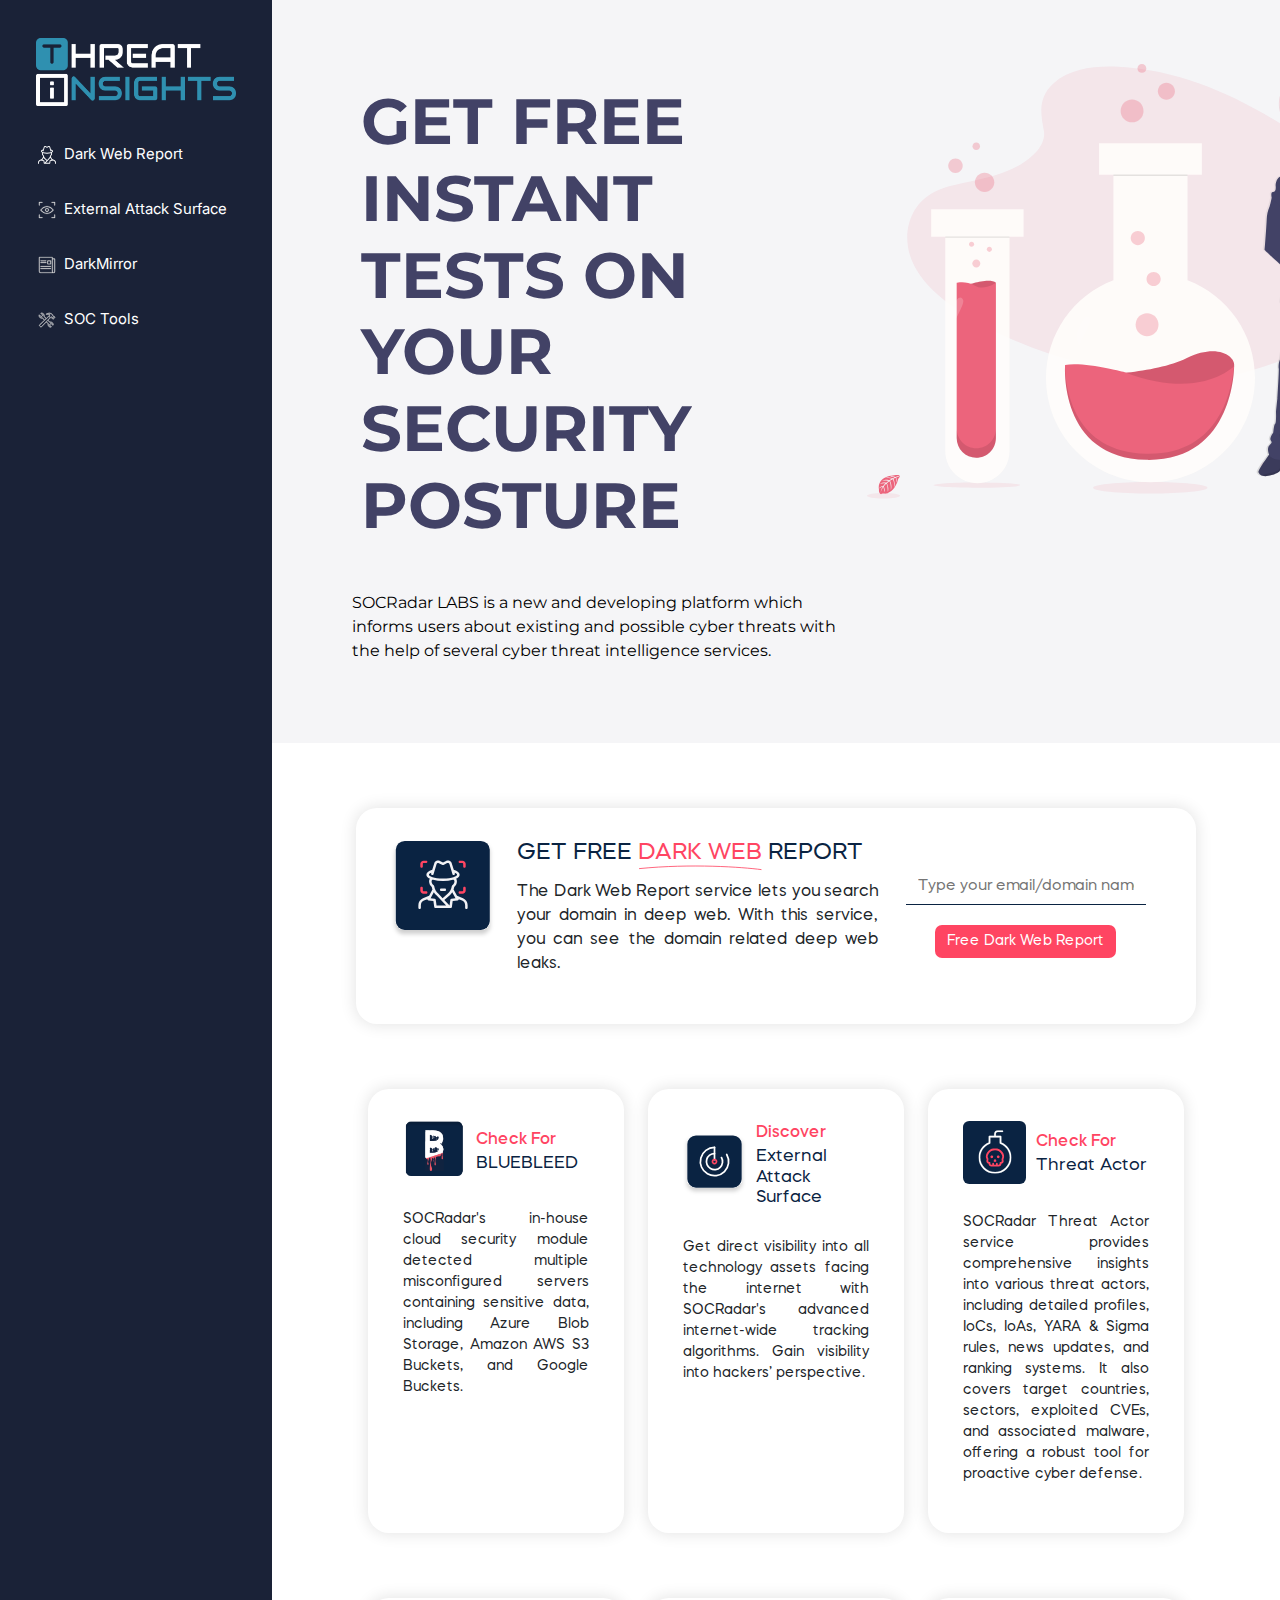
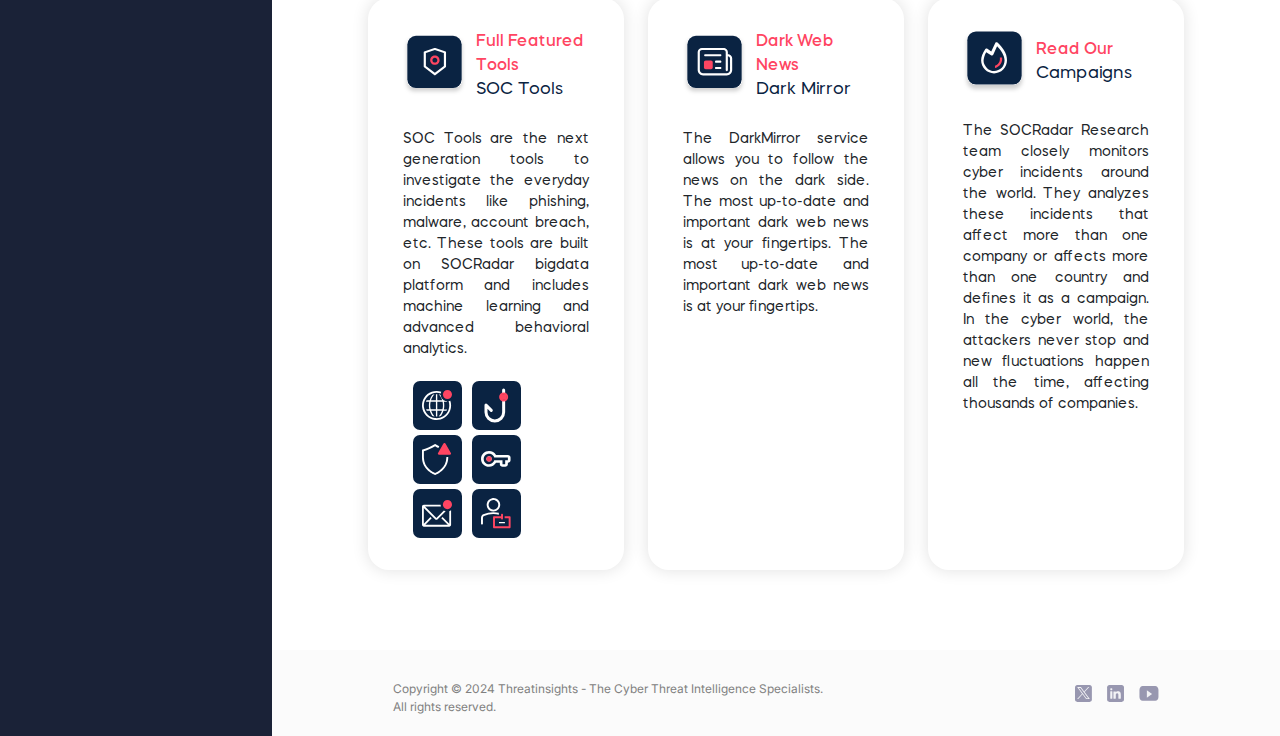
==== index.html @ bc39f557 "initial commit" ====
<!DOCTYPE html>
<html lang="en">
  <head>
    <meta charset="UTF-8" />
    <meta name="viewport" content="width=device-width, initial-scale=1.0" />
    <title>Threatinsights - The Cyber Threat Intelligence Specialists</title>
    <link href="assets/css/bootstrap.min.css" rel="stylesheet" />
    <link href="style.css" rel="stylesheet" />
  </head>
  <body>
    <div class="site-wrapper">
      <aside class="sidebar">
        <nav class="flex-column navbar navbar-expand-md p-0">
          <a class="navbar-brand p-0" href="index.html">
            <img src="assets/img/logo.png" alt="" />
          </a>
          <button
            class="border-0 navbar-toggler p-0"
            type="button"
            data-bs-toggle="collapse"
            data-bs-target="#navbarSupportedContent"
            aria-controls="navbarSupportedContent"
            aria-expanded="false"
            aria-label="Toggle navigation"
          >
            <img src="assets/img/hamburger.svg" alt="" />
          </button>
          <div
            class="collapse navbar-collapse w-100"
            id="navbarSupportedContent"
          >
            <ul class="navbar-nav w-100 flex-column">
              <li class="nav-item">
                <a class="nav-link" href="#"
                  ><img src="assets/img/dark_web_icon.svg" alt="" /> Dark Web
                  Report</a
                >
              </li>
              <li class="nav-item">
                <a class="nav-link" href="#"
                  ><img
                    src="assets/img/external_attack_surface_icon.svg"
                    alt=""
                  />
                  External Attack Surface</a
                >
              </li>
              <li class="nav-item">
                <a class="nav-link" href="#"
                  ><img src="assets/img/dark_mirror_icon.svg" alt="" />
                  DarkMirror</a
                >
              </li>
              <li class="nav-item">
                <a class="nav-link" href="#"
                  ><img src="assets/img/soc_tools_icon.svg" alt="" /> SOC
                  Tools</a
                >
              </li>
            </ul>
          </div>
        </nav>
      </aside>
      <main class="main-content">
        <div class="jumbotron row m-0">
          <div class="col-lg-7 col-lg-push-7">
            <h1>GET FREE INSTANT TESTS ON YOUR SECURITY POSTURE</h1>
            <p>
              SOCRadar LABS is a new and developing platform which informs users
              about existing and possible cyber threats with the help of several
              cyber threat intelligence services.
            </p>
          </div>
          <div class="col-lg-5 col-lg-pull-5">
            <img src="assets/img/labs-il.svg" alt="" />
          </div>
        </div>
        <div class="card-area row">
          <div class="col-12 card-block">
            <div class="single-card service-card puffy-shadow row">
              <div class="col-xl-1 col-lg-3 col-md-3 p-0">
                <img src="assets/img/deepweb_sonar_dark.svg" alt="" />
              </div>
              <div class="col-xl-6 col-lg-9 col-md-9 title-content">
                <h1>
                  GET FREE
                  <span class="soc-pink">
                    DARK WEB<img
                      src="assets/img/curve.svg"
                      alt=""
                      class="curve"
                  /></span>
                  REPORT
                </h1>
                <p>
                  The Dark Web Report service lets you search your domain in
                  deep web. With this service, you can see the domain related
                  deep web leaks.
                </p>
              </div>
              <div class="col">
                <div class="form-wrapper">
                  <div class="col-12">
                    <div class="form-group mb-0 text-left">
                      <input
                        type="text"
                        value=""
                        size="40"
                        id="domainInput"
                        placeholder="Type your email/domain name"
                      />
                      <small class="ml-1 text-custom d-none" id="displayReqMessage"
                        >Email or domain name is required!</small
                      >
                    </div>
                  </div>
                  <input
                    type="submit"
                    id="send-report-btn"
                    value="Free Dark Web Report"
                    class="btn d-block w-150 btn-primary btn-loading quick-report-sbmt"
                  />
                </div>
              </div>
            </div>
          </div>
          <div class="col-lg-4 col-md-12 col-sm-12 card-block">
            <div class="service-card puffy-shadow">
              <div class="title">
                <img src="assets/img/bluebleed_dark.png" alt="" />
                <div class="title-content col">
                  <p>Check For</p>
                  <h1>BLUEBLEED</h1>
                </div>
              </div>
              <div class="col-12 card-content">
                <p>
                  SOCRadar's in-house cloud security module detected multiple
                  misconfigured servers containing sensitive data, including
                  Azure Blob Storage, Amazon AWS S3 Buckets, and Google Buckets.
                </p>
              </div>
            </div>
          </div>
          <div class="col-lg-4 col-md-12 col-sm-12 card-block">
            <div class="service-card puffy-shadow">
              <div class="title">
                <img src="assets/img/external_attack_surface_dark.svg" alt="" />
                <div class="title-content col">
                  <p>Discover</p>
                  <h1>External Attack Surface</h1>
                </div>
              </div>
              <div class="col-12 card-content">
                <p>
                  Get direct visibility into all technology assets facing the
                  internet with SOCRadar's advanced internet-wide tracking
                  algorithms. Gain visibility into hackers’ perspective.
                </p>
              </div>
            </div>
          </div>

          <div class="col-lg-4 col-md-12 col-sm-12 card-block">
            <div class="service-card puffy-shadow">
              <div class="col-12 title">
                <img src="assets/img/navbar_icon_dark.svg" alt="" />
                <div class="title-content">
                  <p>Check For</p>
                  <h1>Threat Actor</h1>
                </div>
              </div>
              <div class="col-12 card-content">
                <p>
                  SOCRadar Threat Actor service provides comprehensive insights
                  into various threat actors, including detailed profiles, IoCs,
                  IoAs, YARA &amp; Sigma rules, news updates, and ranking
                  systems. It also covers target countries, sectors, exploited
                  CVEs, and associated malware, offering a robust tool for
                  proactive cyber defense.
                </p>
              </div>
            </div>
          </div>
          <div class="col-lg-4 col-md-12 col-sm-12 card-block">
            <div class="service-card puffy-shadow">
              <div class="col-12 title">
                <img src="assets/img/soc_tools_dark.svg" alt="" />
                <div class="title-content">
                  <p>Full Featured Tools</p>
                  <h1>SOC Tools</h1>
                </div>
              </div>
              <div class="col-12 card-content">
                <p>
                  SOC Tools are the next generation tools to investigate the
                  everyday incidents like phishing, malware, account breach,
                  etc. These tools are built on SOCRadar bigdata platform and
                  includes machine learning and advanced behavioral analytics.
                </p>
                <div class="row service-icon-container">
                  <div class="soc-tools-icon">
                    <img src="assets/img/ip_reputation_white.svg" alt="" />
                  </div>
                  <div class="soc-tools-icon">
                    <img src="assets/img/phishing_radar_white.svg" alt="" />
                  </div>
                  <div class="soc-tools-icon">
                    <img src="assets/img/dos_resilience_white.svg" alt="" />
                  </div>
                  <div class="soc-tools-icon">
                    <img src="assets/img/vpn_security.svg" alt="" />
                  </div>
                  <div class="soc-tools-icon">
                    <img
                      src="assets/img/email_security_grader_white.svg"
                      alt=""
                    />
                  </div>
                  <div class="soc-tools-icon">
                    <img
                      src="assets/img/email_threat_analyzer_white.svg"
                      alt=""
                    />
                  </div>
                </div>
              </div>
            </div>
          </div>
          <div class="col-lg-4 col-md-12 col-sm-12 card-block">
            <div class="service-card puffy-shadow">
              <div class="col-12 title">
                <img src="assets/img/darkmirror_dark.svg" alt="" />
                <div class="title-content">
                  <p>Dark Web News</p>
                  <h1>Dark Mirror</h1>
                </div>
              </div>
              <div class="col-12 card-content">
                <p>
                  The DarkMirror service allows you to follow the news on the
                  dark side. The most up-to-date and important dark web news is
                  at your fingertips. The most up-to-date and important dark web
                  news is at your fingertips.
                </p>
              </div>
            </div>
          </div>
          <div class="col-lg-4 col-md-12 col-sm-12 card-block">
            <div class="service-card puffy-shadow">
              <div class="title">
                <img src="assets/img/campaign_dark.svg" alt="" />
                <div class="title-content col">
                  <p>Read Our</p>
                  <h1>Campaigns</h1>
                </div>
              </div>
              <div class="col-12 card-content">
                <p>
                  The SOCRadar Research team closely monitors cyber incidents
                  around the world. They analyzes these incidents that affect
                  more than one company or affects more than one country and
                  defines it as a campaign. In the cyber world, the attackers
                  never stop and new fluctuations happen all the time, affecting
                  thousands of companies.
                </p>
              </div>
            </div>
          </div>
        </div>
        <footer class="footer">
          <p id="copyright">
            Copyright © 2024 Threatinsights - The Cyber Threat Intelligence
            Specialists.<br />All rights reserved.
          </p>
          <div class="footer-icons">
            <a href="https://x.com/">
              <img src="assets/img/twitter_icon.svg" alt="" />
            </a>
            <a href="https://www.linkedin.com/">
              <img src="assets/img/linkedin_icon.svg" alt="" />
            </a>
            <a href="https://www.youtube.com/">
              <img src="assets/img/youtube_icon.svg" alt="" />
            </a>
          </div>
        </footer>
      </main>
    </div>
    <script src="assets/js/bootstrap.bundle.min.js"></script>
  </body>
</html>
---- style.css ----
@import "assets/css/fonts.css";
a {
  text-decoration: none;
}
.site-wrapper {
  display: flex;
  min-height: 100vh;
  overflow-x: hidden;
}
.site-wrapper .sidebar {
  width: 272px;
  padding: 17px;
  flex-shrink: 0;
  background: #1a2237;
}
.site-wrapper .sidebar .navbar .navbar-brand {
  margin: 20px auto 0 auto;
}
.site-wrapper .sidebar .navbar .navbar-brand img {
  width: 200px;
  height: 70px;
  object-fit: contain;
}
.site-wrapper .sidebar .navbar .navbar-nav {
  margin-top: 20px;
}
.site-wrapper .sidebar .navbar .navbar-nav .nav-item .nav-link {
  gap: 8px;
  height: 55px;
  color: #fff;
  display: flex;
  font-size: 15px;
  align-items: center;
  padding: 0.5rem 1rem;
  font-family: "Inter";
  border-left: 5px solid transparent;
}
.site-wrapper .sidebar .navbar .navbar-nav .nav-item .nav-link:hover {
  background: rgba(46, 144, 176, 0.15);
}
.site-wrapper .sidebar .navbar .navbar-nav .nav-item .nav-link.active {
  border-radius: 5px;
  border-left: 5px solid #2f90b0;
  background: rgba(46, 144, 176, 0.15);
}
.main-content {
  flex-grow: 1;
}
.jumbotron {
  max-width: 100%;
  margin-bottom: 0px;
  background-color: #f5f5f7;
}
.jumbotron img {
  max-width: 630px;
  display: block;
}
.jumbotron h1 {
  font-family: "Montserrat";
  font-weight: 700;
  font-size: 4.3rem;
  color: #424266;
  max-width: 770px;
  margin-left: 210px;
  margin-top: 19px;
}
.jumbotron p {
  font-family: "Montserrat";
  font-size: 1.3rem;
  color: #000000;
  font-weight: 400;
  max-width: 831px;
  padding-top: 39px;
  margin-left: 188px;
}
.puffy-shadow {
  box-shadow: 0px 0px 16px 1px rgba(0, 0, 0, 0.11);
}
.card-area {
  max-width: 83.333333%;
  margin: 0 auto 80px auto;
  font-family: Mazzard;
}
.card-block {
  margin-top: 65px;
}
.service-card {
  background: #fff;
  transition: 0.3s;
  padding: 32px 35px;
  cursor: pointer;
  border-radius: 21px;
  height: 100%;
  align-items: flex-start;
  align-content: flex-start;
}
.service-card img {
  padding: 0;
  margin-right: 10px;
}
.service-card .title {
  margin-bottom: 28px;
  padding: 0px;
  display: flex;
  align-items: center;
}
.service-card .card-content p {
  font-size: 14px;
  text-align: justify;
}
.service-card .card-content {
  padding: 0px;
}
.service-card .title .title-content p {
  margin: 0px 0px 2px 0;
  font-weight: 500;
  font-size: 16px;
}
.service-card .title h1 {
  font-weight: 400;
  font-size: 20px;
  margin: 0px;
}
.service-card .service-icon-container img {
  margin: 0 1px 0 0;
}
.service-card h1 {
  font-family: "Mazzard";
  font-weight: 400;
  font-size: 23px;
  color: #0a2342;
}
.service-card img {
  width: 63px;
}
.single-card img {
  margin-right: 38px;
  width: 104px;
}
.single-card p {
  text-align: justify;
}
.single-card h1 {
  margin-bottom: 13px;
}
.single-card span {
  position: relative;
}
.single-card .curve {
  position: absolute;
  bottom: -6px;
  left: 0;
  width: 100%;
}
.service-card .title p {
  color: #ff4562;
  margin: 7px;
}
.deep-web-report-quick-btn {
  background-color: #f1f1f2;
}
.service-icon-container {
  padding-inline: 0.75rem 1.5rem;
}
.soc-tools-icon {
  background: #0a2342;
  margin-left: 10px;
  display: flex;
  justify-content: center;
  align-items: center;
  width: 49px;
  height: 49px;
  border-radius: 7px;
  position: relative;
  margin-top: 5px;
}
.soc-tools-icon img{
  width: 30px;
}
#domainInput {
  font-size: 15px;
  border: none;
  border-bottom: 1px solid #0A2342;
  width: 400px;
  border-radius: 0;
  margin: 0px auto 10px;
  padding: 0.375rem 0.75rem;
  display: block;
}
#domainInput:focus {
  outline: none;
}
#send-report-btn {
  margin: 20px auto 0 auto;
  font-size: 14px;
}
.quick-report-sbmt {
  background-color: #ff4562;
  border-radius: 7px;
  border: 0;
}
.quick-report-sbmt:hover {
  border: 0;
  background-color: #a32c40;
  border-radius: 7px;
}
.quick-report-sbmt:active {
  border: 0;
  background-color: #a32c40;
  border-radius: 7px;

}
.form-wrapper {
  padding-top: 30px;
}
.soc-pink{
  color: #FF4562;
}
.text-custom {
  color: #8b8a8a;
  font-family: Montserrat;
  padding-top: 10px;
  margin-left: 20.2% !important;
  font-size: 11px;
}
.footer {
  display: flex;
  margin-top: auto;
  align-items: center;
  justify-content: space-around;
  background: rgba(251, 251, 251, 1);
}
#copyright {
  margin: 0px;
  color: gray;
  font-size: 12px;
  padding-top: 30px;
  padding-bottom: 20px;
  font-family: "Inter";
}
.footer-icons a {
  margin-left: 10px;
}
@media screen and (max-width: 1812px) {
  #domainInput {
    width: 240px;
  }
  .service-card .title h1 {
    font-size: 17px;
  }
}
@media screen and (max-width: 1766px) {
  .jumbotron h1 {
    margin-left: 80px;
  }
  .jumbotron p {
    margin-left: 67px;
  }
}
@media screen and (min-width: 1200px) and (max-width: 1752px) {
  .single-card .title-content {
      margin-left: 50px;
  }
}
@media screen and (max-width: 1400px) {
  .jumbotron h1 {
    margin-left: 45px;
    font-size: 4rem;
  }
  .jumbotron p {
    margin-left: 36px;
    font-size: 1rem;
  }
}
@media screen and (max-width: 1234px) {
  .jumbotron h1 {
    font-size: 3rem;
  }
  .jumbotron img {
    max-width: 370px;
  }
}
@media screen and (max-width: 991px) {
  .jumbotron h1 {
    font-size: 3rem;
    margin: 0 auto;
  }
  .jumbotron p {
    margin: 0 auto;
  }
  .jumbotron img {
    max-width: 450px;
    margin: 0 auto;
  }
}
@media (max-width: 767px) {
  .site-wrapper {
    flex-wrap: wrap;
    min-height: inherit;
  }
  .site-wrapper .sidebar {
    width: 100%;
  }
  .site-wrapper .sidebar .navbar {
    flex-direction: row !important;
  }
  .site-wrapper .sidebar .navbar .navbar-brand {
    margin: 0;
  }
  .site-wrapper .sidebar .navbar .navbar-toggler img {
    width: 50px;
    height: 50px;
  }
}
@media (min-width: 576px) {
  .jumbotron {
    padding: 4rem 2rem;
  }
}
@media screen and (max-width: 550px) {
  .jumbotron h1 {
    font-size: 2.3rem;
    text-align: center;
  }
  .jumbotron p {
    font-size: 0.9rem;
  }
  .jumbotron img {
    max-width: 300px;
    margin: 0 auto;
  }
}
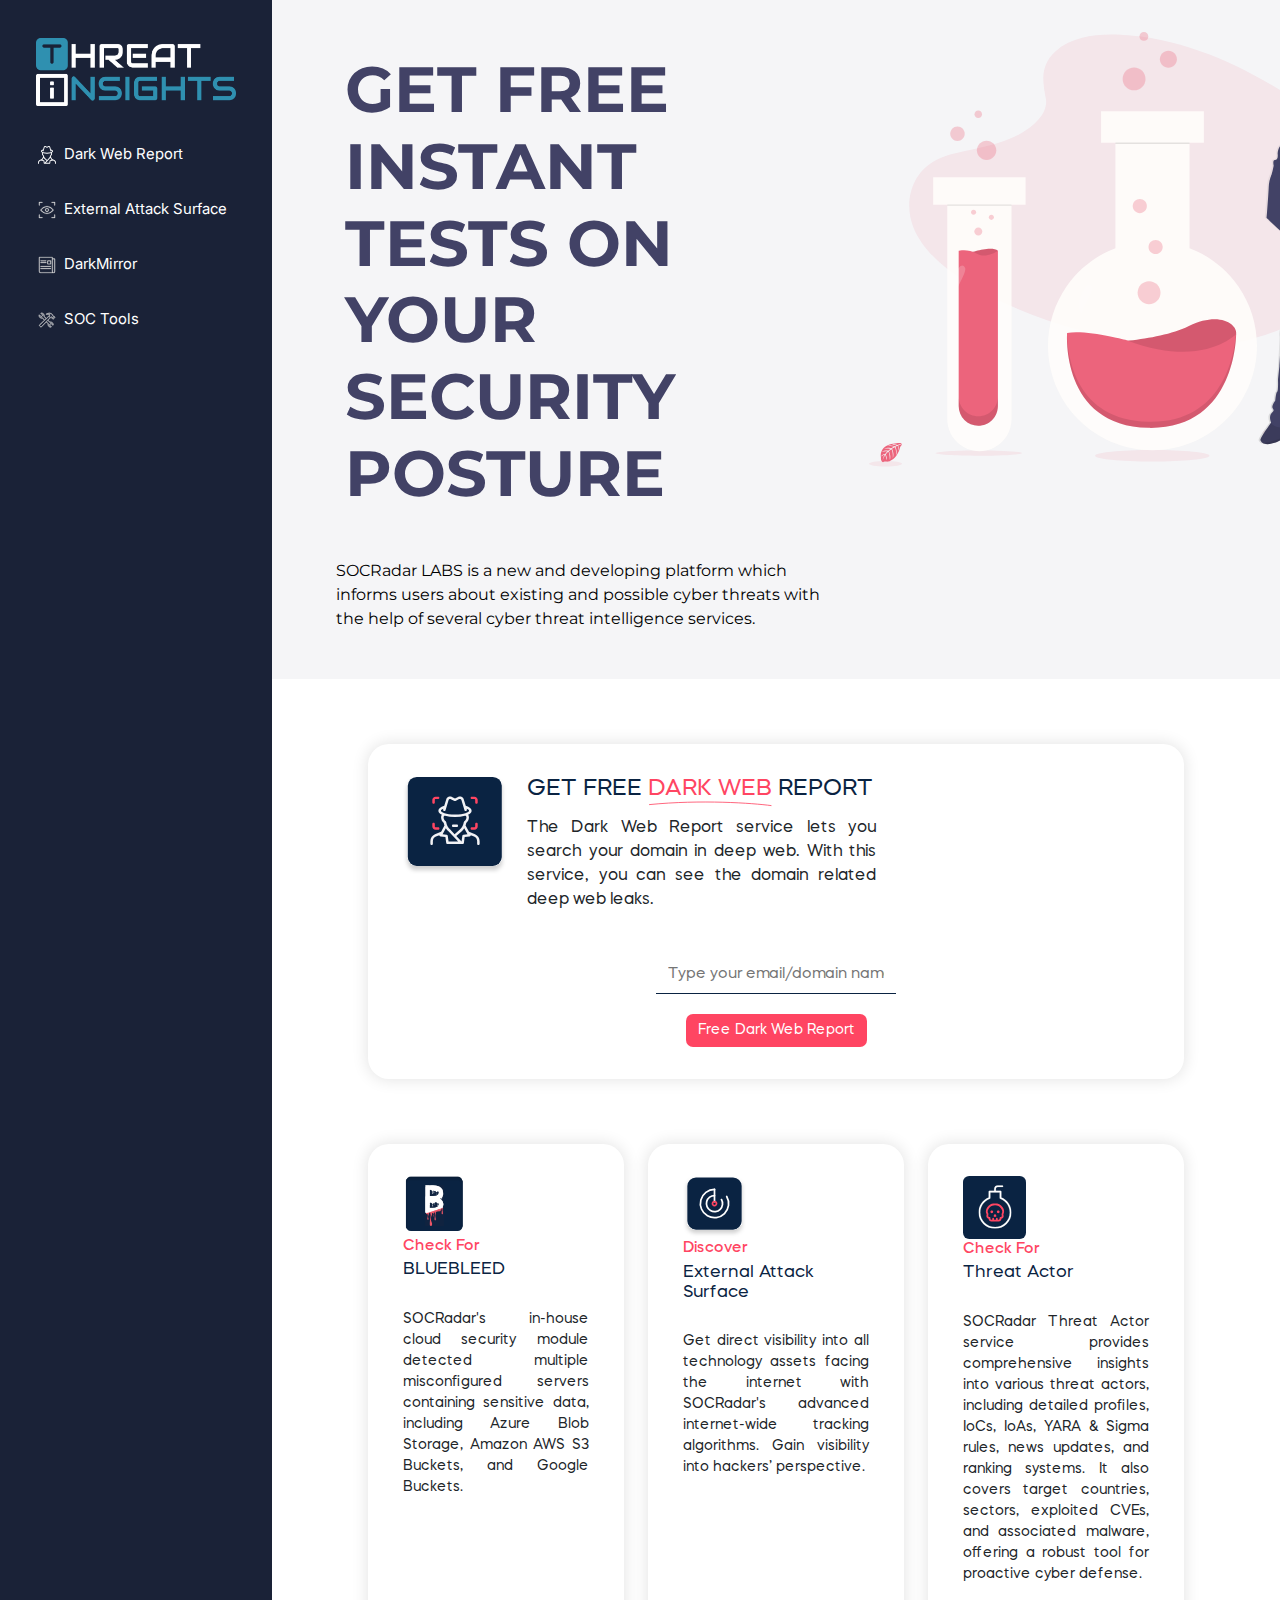
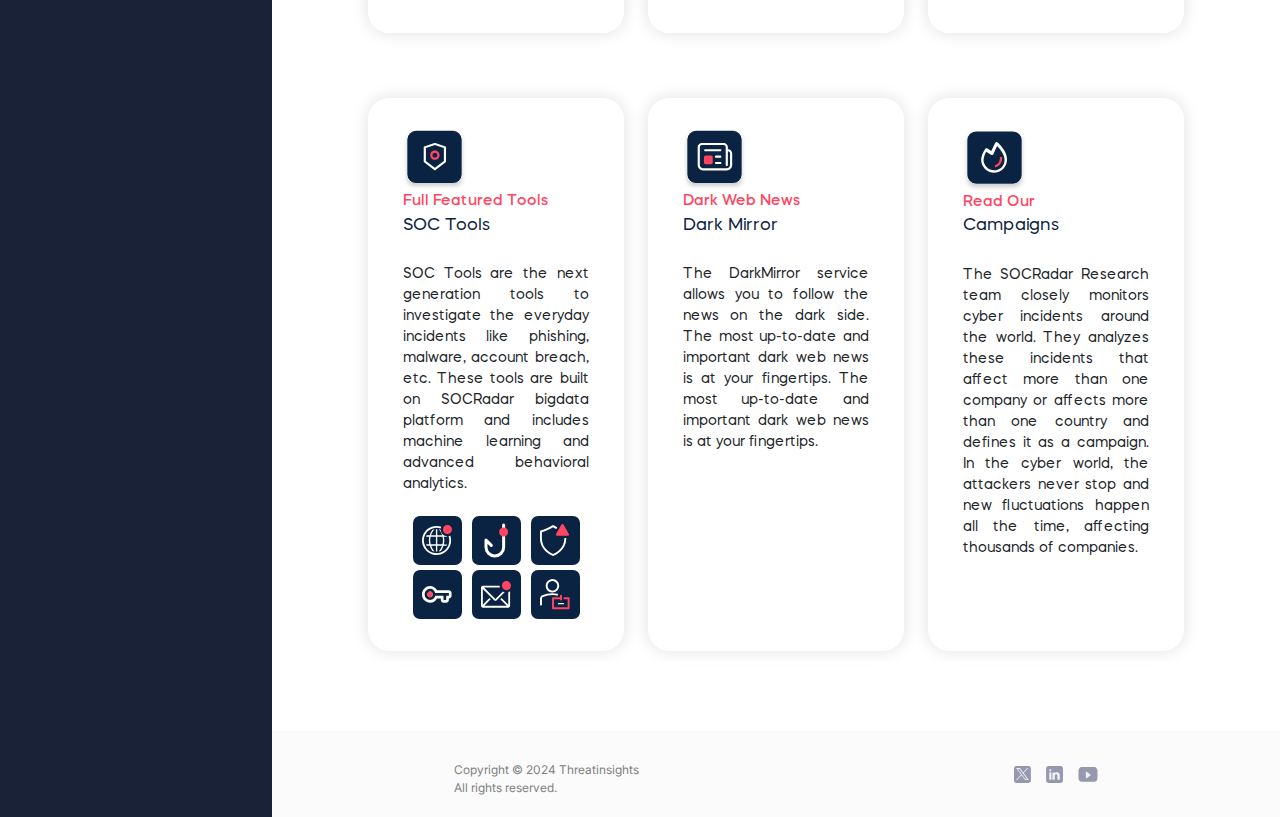
==== commit de2aca10: "fixes" ====
--- a/index.html
+++ b/index.html
@@ -4,8 +4,9 @@
     <meta charset="UTF-8" />
     <meta name="viewport" content="width=device-width, initial-scale=1.0" />
     <title>Threatinsights - The Cyber Threat Intelligence Specialists</title>
-    <link href="assets/css/bootstrap.min.css" rel="stylesheet" />
-    <link href="style.css" rel="stylesheet" />
+    <link rel="stylesheet" href="assets/css/bootstrap.min.css" />
+    <link rel="stylesheet" href="style.css" />
+    <link rel="stylesheet" href="assets/css/landing.css">
   </head>
   <body>
     <div class="site-wrapper">
@@ -52,7 +53,7 @@
                 >
               </li>
               <li class="nav-item">
-                <a class="nav-link" href="#"
+                <a class="nav-link" href="ip-reputation.html"
                   ><img src="assets/img/soc_tools_icon.svg" alt="" /> SOC
                   Tools</a
                 >
@@ -270,8 +271,7 @@
         </div>
         <footer class="footer">
           <p id="copyright">
-            Copyright © 2024 Threatinsights - The Cyber Threat Intelligence
-            Specialists.<br />All rights reserved.
+            Copyright © 2024 Threatinsights<br />All rights reserved.
           </p>
           <div class="footer-icons">
             <a href="https://x.com/">
--- a/style.css
+++ b/style.css
@@ -46,183 +46,6 @@
 .main-content {
   flex-grow: 1;
 }
-.jumbotron {
-  max-width: 100%;
-  margin-bottom: 0px;
-  background-color: #f5f5f7;
-}
-.jumbotron img {
-  max-width: 630px;
-  display: block;
-}
-.jumbotron h1 {
-  font-family: "Montserrat";
-  font-weight: 700;
-  font-size: 4.3rem;
-  color: #424266;
-  max-width: 770px;
-  margin-left: 210px;
-  margin-top: 19px;
-}
-.jumbotron p {
-  font-family: "Montserrat";
-  font-size: 1.3rem;
-  color: #000000;
-  font-weight: 400;
-  max-width: 831px;
-  padding-top: 39px;
-  margin-left: 188px;
-}
-.puffy-shadow {
-  box-shadow: 0px 0px 16px 1px rgba(0, 0, 0, 0.11);
-}
-.card-area {
-  max-width: 83.333333%;
-  margin: 0 auto 80px auto;
-  font-family: Mazzard;
-}
-.card-block {
-  margin-top: 65px;
-}
-.service-card {
-  background: #fff;
-  transition: 0.3s;
-  padding: 32px 35px;
-  cursor: pointer;
-  border-radius: 21px;
-  height: 100%;
-  align-items: flex-start;
-  align-content: flex-start;
-}
-.service-card img {
-  padding: 0;
-  margin-right: 10px;
-}
-.service-card .title {
-  margin-bottom: 28px;
-  padding: 0px;
-  display: flex;
-  align-items: center;
-}
-.service-card .card-content p {
-  font-size: 14px;
-  text-align: justify;
-}
-.service-card .card-content {
-  padding: 0px;
-}
-.service-card .title .title-content p {
-  margin: 0px 0px 2px 0;
-  font-weight: 500;
-  font-size: 16px;
-}
-.service-card .title h1 {
-  font-weight: 400;
-  font-size: 20px;
-  margin: 0px;
-}
-.service-card .service-icon-container img {
-  margin: 0 1px 0 0;
-}
-.service-card h1 {
-  font-family: "Mazzard";
-  font-weight: 400;
-  font-size: 23px;
-  color: #0a2342;
-}
-.service-card img {
-  width: 63px;
-}
-.single-card img {
-  margin-right: 38px;
-  width: 104px;
-}
-.single-card p {
-  text-align: justify;
-}
-.single-card h1 {
-  margin-bottom: 13px;
-}
-.single-card span {
-  position: relative;
-}
-.single-card .curve {
-  position: absolute;
-  bottom: -6px;
-  left: 0;
-  width: 100%;
-}
-.service-card .title p {
-  color: #ff4562;
-  margin: 7px;
-}
-.deep-web-report-quick-btn {
-  background-color: #f1f1f2;
-}
-.service-icon-container {
-  padding-inline: 0.75rem 1.5rem;
-}
-.soc-tools-icon {
-  background: #0a2342;
-  margin-left: 10px;
-  display: flex;
-  justify-content: center;
-  align-items: center;
-  width: 49px;
-  height: 49px;
-  border-radius: 7px;
-  position: relative;
-  margin-top: 5px;
-}
-.soc-tools-icon img{
-  width: 30px;
-}
-#domainInput {
-  font-size: 15px;
-  border: none;
-  border-bottom: 1px solid #0A2342;
-  width: 400px;
-  border-radius: 0;
-  margin: 0px auto 10px;
-  padding: 0.375rem 0.75rem;
-  display: block;
-}
-#domainInput:focus {
-  outline: none;
-}
-#send-report-btn {
-  margin: 20px auto 0 auto;
-  font-size: 14px;
-}
-.quick-report-sbmt {
-  background-color: #ff4562;
-  border-radius: 7px;
-  border: 0;
-}
-.quick-report-sbmt:hover {
-  border: 0;
-  background-color: #a32c40;
-  border-radius: 7px;
-}
-.quick-report-sbmt:active {
-  border: 0;
-  background-color: #a32c40;
-  border-radius: 7px;
-
-}
-.form-wrapper {
-  padding-top: 30px;
-}
-.soc-pink{
-  color: #FF4562;
-}
-.text-custom {
-  color: #8b8a8a;
-  font-family: Montserrat;
-  padding-top: 10px;
-  margin-left: 20.2% !important;
-  font-size: 11px;
-}
 .footer {
   display: flex;
   margin-top: auto;
@@ -240,58 +63,6 @@
 }
 .footer-icons a {
   margin-left: 10px;
-}
-@media screen and (max-width: 1812px) {
-  #domainInput {
-    width: 240px;
-  }
-  .service-card .title h1 {
-    font-size: 17px;
-  }
-}
-@media screen and (max-width: 1766px) {
-  .jumbotron h1 {
-    margin-left: 80px;
-  }
-  .jumbotron p {
-    margin-left: 67px;
-  }
-}
-@media screen and (min-width: 1200px) and (max-width: 1752px) {
-  .single-card .title-content {
-      margin-left: 50px;
-  }
-}
-@media screen and (max-width: 1400px) {
-  .jumbotron h1 {
-    margin-left: 45px;
-    font-size: 4rem;
-  }
-  .jumbotron p {
-    margin-left: 36px;
-    font-size: 1rem;
-  }
-}
-@media screen and (max-width: 1234px) {
-  .jumbotron h1 {
-    font-size: 3rem;
-  }
-  .jumbotron img {
-    max-width: 370px;
-  }
-}
-@media screen and (max-width: 991px) {
-  .jumbotron h1 {
-    font-size: 3rem;
-    margin: 0 auto;
-  }
-  .jumbotron p {
-    margin: 0 auto;
-  }
-  .jumbotron img {
-    max-width: 450px;
-    margin: 0 auto;
-  }
 }
 @media (max-width: 767px) {
   .site-wrapper {
@@ -312,21 +83,3 @@
     height: 50px;
   }
 }
-@media (min-width: 576px) {
-  .jumbotron {
-    padding: 4rem 2rem;
-  }
-}
-@media screen and (max-width: 550px) {
-  .jumbotron h1 {
-    font-size: 2.3rem;
-    text-align: center;
-  }
-  .jumbotron p {
-    font-size: 0.9rem;
-  }
-  .jumbotron img {
-    max-width: 300px;
-    margin: 0 auto;
-  }
-}--- a/assets/css/landing.css
+++ b/assets/css/landing.css
@@ -0,0 +1,352 @@
+.jumbotron {
+  max-width: 100%;
+  padding: 2rem 1rem;
+  margin-bottom: 0px;
+  background-color: #f5f5f7;
+}
+.row {
+  margin: 0px;
+}
+.jumbotron img {
+  max-width: 630px;
+  display: block;
+}
+.jumbotron h1 {
+  font-family: "Montserrat";
+  font-weight: 700;
+  font-size: 4.3rem;
+  color: #424266;
+  max-width: 770px;
+  margin-left: 210px;
+  margin-top: 19px;
+}
+.jumbotron p {
+  font-family: "Montserrat";
+  font-size: 1.3rem;
+  color: #000000;
+  font-weight: 400;
+  max-width: 831px;
+  padding-top: 39px;
+  margin-left: 188px;
+}
+.card-area {
+  max-width: 83.333333%;
+  margin: 0 auto 80px auto;
+  font-family: Mazzard;
+}
+.card-block {
+  margin-top: 65px;
+}
+.service-card {
+  background: #fff;
+  transition: 0.3s;
+  padding: 32px 35px;
+  cursor: pointer;
+  border-radius: 21px;
+  height: 100%;
+  align-items: flex-start;
+  align-content: flex-start;
+}
+.service-card img {
+  margin-right: 10px;
+}
+.service-card .title {
+  margin-bottom: 28px;
+  padding: 0px;
+}
+.service-card .card-content p {
+  font-size: 14px;
+  text-align: justify;
+}
+.service-card .card-content {
+  padding: 0px;
+}
+.service-card .title .title-content p {
+  margin: 0px 0px 2px 0;
+  font-weight: 500;
+  font-size: 16px;
+}
+.service-card .title h1 {
+  font-weight: 400;
+  font-size: 20px;
+  margin: 0px;
+}
+.service-card .service-icon-container img {
+  margin: 0 1px 0 0;
+}
+.service-card h1 {
+  font-family: "Mazzard";
+  font-weight: 400;
+  font-size: 23px;
+  color: #0a2342;
+}
+.service-card img {
+  width: 63px;
+}
+.single-card img {
+  margin-right: 38px;
+  width: 104px;
+}
+.single-card p {
+  text-align: justify;
+}
+.single-card h1 {
+  margin-bottom: 13px;
+}
+.single-card span {
+  position: relative;
+}
+.single-card .curve {
+  position: absolute;
+  bottom: -6px;
+  left: 0;
+}
+.service-card .title p {
+  color: #ff4562;
+  margin: 7px;
+}
+.deep-web-report-quick-btn {
+  background-color: #f1f1f2;
+}
+#domainInput {
+  font-size: 15px;
+  border: none;
+  border-bottom: 1px solid #0a2342;
+  width: 400px;
+  border-radius: 0;
+  margin: 0px auto;
+  padding: 0.375rem 0.75rem;
+  display: block;
+}
+#send-report-btn {
+  margin: 20px auto 0 auto;
+  font-size: 14px;
+}
+.form-wrapper {
+  padding-top: 30px;
+}
+.col-9-custom {
+  max-width: 60%;
+  font-size: 10px;
+  padding-left: 2px;
+  margin: auto -2px auto;
+}
+.text-custom {
+  color: #8b8a8a;
+  font-family: Montserrat;
+  padding-top: 10px;
+  margin-left: 20.2% !important;
+  font-size: 11px;
+}
+.quick-report-sbmt {
+  background-color: #ff4562;
+  border-radius: 7px;
+  border: 0;
+}
+.quick-report-sbmt:hover {
+  border: 0;
+  background-color: #a32c40;
+  border-radius: 7px;
+}
+.quick-report-sbmt:active {
+  border: 0;
+  background-color: #a32c40;
+  border-radius: 7px;
+}
+.soc-tools-icon {
+  background: #0a2342;
+  margin-left: 10px;
+  display: flex;
+  justify-content: center;
+  align-items: center;
+  width: 49px;
+  height: 49px;
+  border-radius: 7px;
+  position: relative;
+  margin-top: 5px;
+}
+.soc-tools-icon img {
+  width: 30px;
+}
+.puffy-shadow {
+  box-shadow: 0px 0px 16px 1px rgba(0, 0, 0, 0.11);
+}
+.soc-pink {
+  color: #ff4562;
+}
+.soc-blue {
+  color: #0a2342;
+}
+@media screen and (max-width: 1766px) {
+  .jumbotron h1 {
+    margin-left: 80px;
+  }
+  .jumbotron p {
+    margin-left: 67px;
+  }
+}
+@media screen and (max-width: 1400px) {
+  .jumbotron h1 {
+    margin-left: 45px;
+    font-size: 4rem;
+  }
+  .jumbotron p {
+    margin-left: 36px;
+    font-size: 1rem;
+  }
+}
+@media screen and (max-width: 1234px) {
+  .jumbotron h1 {
+    font-size: 3rem;
+  }
+  .jumbotron img {
+    max-width: 370px;
+  }
+}
+@media screen and (max-width: 991px) {
+  .jumbotron h1 {
+    font-size: 3rem;
+    margin: 0 auto;
+  }
+  .jumbotron p {
+    margin: 0 auto;
+  }
+  .jumbotron img {
+    max-width: 450px;
+    margin: 0 auto;
+  }
+}
+@media screen and (max-width: 550px) {
+  .jumbotron h1 {
+    font-size: 2.3rem;
+    text-align: center;
+  }
+  .jumbotron p {
+    font-size: 0.9rem;
+  }
+  .jumbotron img {
+    max-width: 300px;
+    margin: 0 auto;
+  }
+  .col-9-custom input {
+    height: 28px;
+  }
+}
+@media screen and (max-width: 440px) {
+  #domainInput {
+    font-size: 12px !important;
+  }
+  #displayReqMessage {
+    font-size: 10px !important;
+  }
+}
+@media screen and (min-width: 2560px) {
+  .service-card .card-content p {
+    font-size: 18px;
+  }
+  .service-card .title .title-content p {
+    margin: 0px 0px 2px 0;
+    font-weight: 500;
+    font-size: 22px;
+  }
+  .service-card .title h1 {
+    font-weight: 400;
+    font-size: 28px;
+    margin: 0px;
+  }
+  .service-card img {
+    width: 80px;
+  }
+  .soc-tools-icon img {
+    width: 30px;
+  }
+  .single-card img {
+    width: 120px;
+  }
+  .single-card p {
+    font-size: 22px;
+  }
+  .single-card h1 {
+    margin-left: 15px;
+    font-size: 30px;
+  }
+  #send-report-btn {
+    font-size: 20px;
+  }
+  #domainInput {
+    font-size: 20px;
+    width: 600px;
+  }
+}
+@media screen and (min-width: 3840px) {
+  .service-card .card-content p {
+    font-size: 26px;
+  }
+  .service-card .title .title-content p {
+    margin: 0px 0px 2px 0;
+    font-weight: 500;
+    font-size: 30px;
+  }
+  .service-card .title h1 {
+    font-weight: 400;
+    font-size: 38px;
+    margin: 0px;
+  }
+  .service-card img {
+    width: 100px;
+  }
+  .single-card img {
+    width: 140px;
+  }
+  .single-card p {
+    font-size: 30px;
+  }
+  .single-card h1 {
+    margin-left: 15px;
+    font-size: 40px;
+  }
+  #send-report-btn {
+    margin: 10px auto 0 auto;
+    font-size: 24px;
+  }
+  #domainInput {
+    font-size: 25px;
+    border: none;
+    border-bottom: 1px solid #0a2342;
+    width: 800px;
+    border-radius: 0;
+    margin: 0px auto;
+  }
+}
+@media screen and (min-width: 1200px) and (max-width: 1752px) {
+  .single-card .title-content {
+    margin-left: 50px;
+  }
+}
+@media screen and (max-width: 768px) {
+  #domainInput {
+    width: 300px;
+  }
+}
+@media screen and (max-width: 1812px) {
+  #domainInput {
+    font-size: 15px;
+    border: none;
+    border-bottom: 1px solid #0a2342;
+    width: 240px;
+    border-radius: 0;
+    margin: 0px auto;
+  }
+  .service-card .title h1 {
+    font-size: 17px;
+  }
+  .service-card .card-content p {
+    font-size: 14px;
+  }
+  .service-card .title .title-content p {
+    font-size: 15px;
+  }
+}
+.single-card .curve {
+  width: 100%;
+}
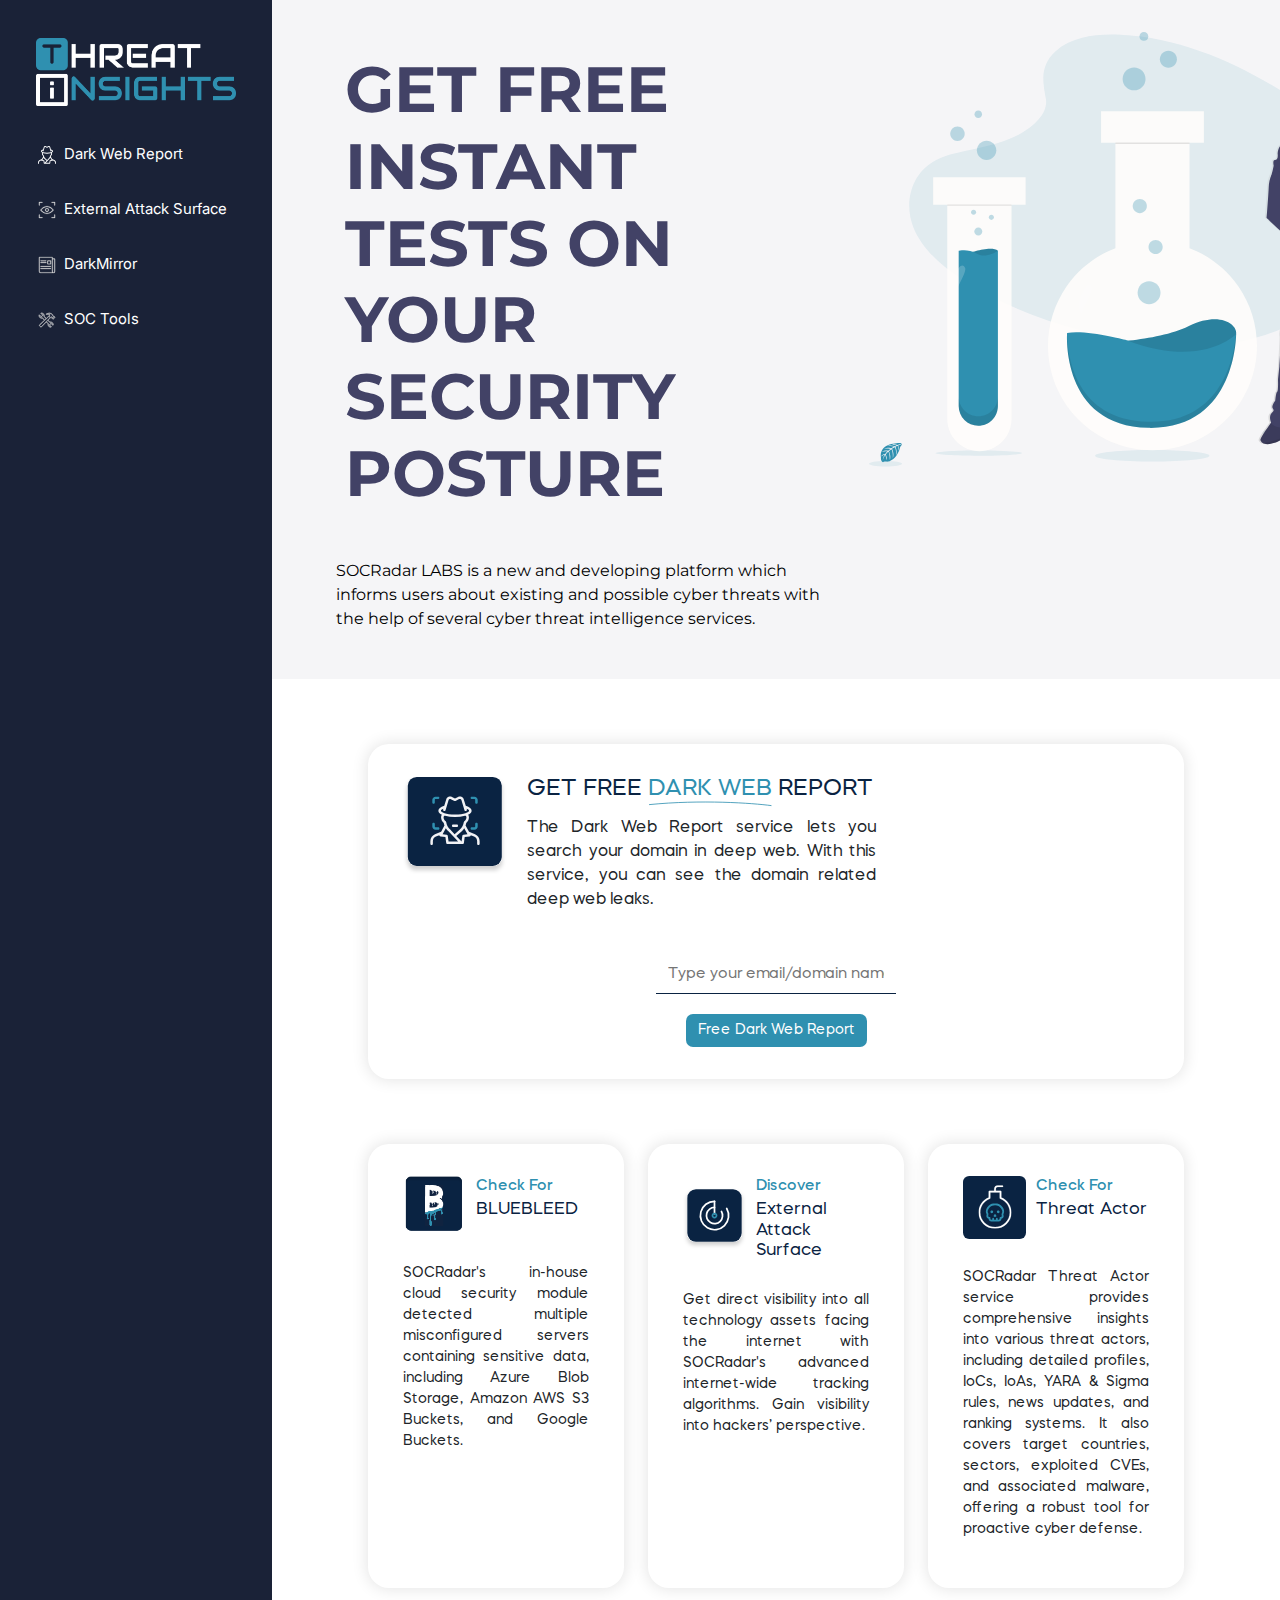
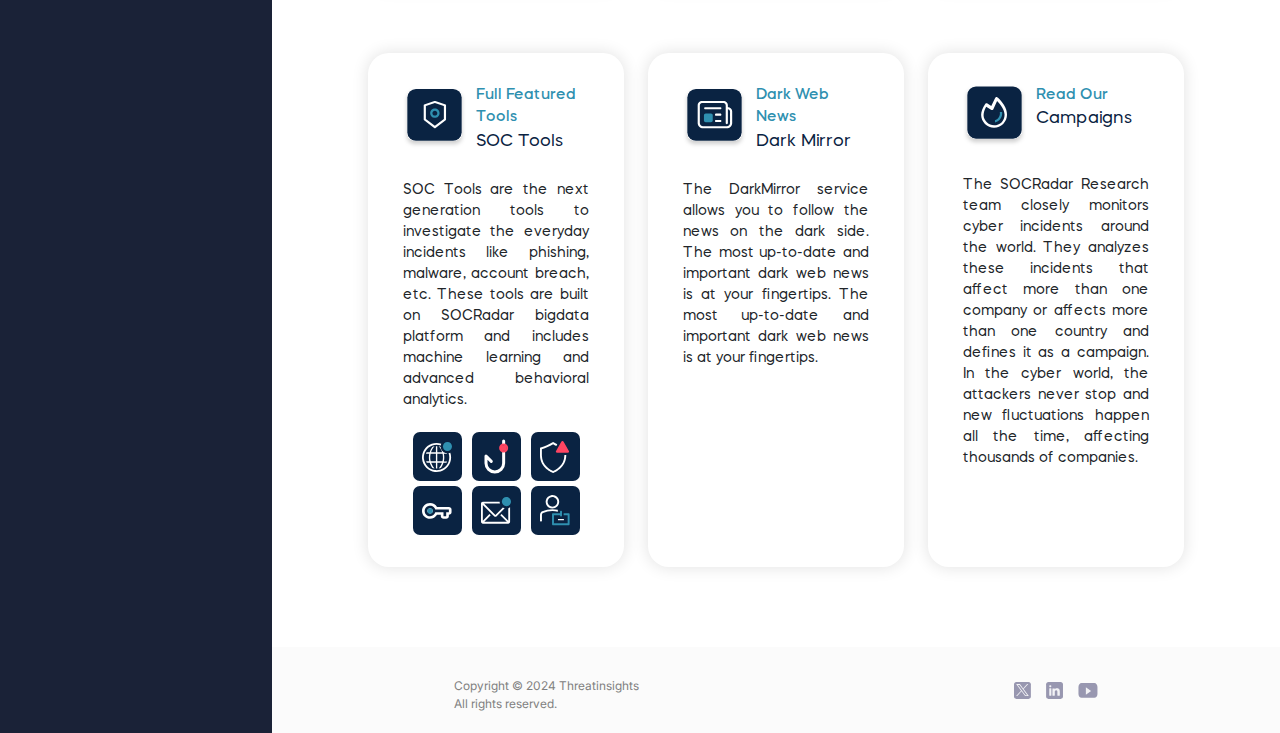
==== commit aff2b4c7: "fixes" ====
--- a/index.html
+++ b/index.html
@@ -127,9 +127,9 @@
           </div>
           <div class="col-lg-4 col-md-12 col-sm-12 card-block">
             <div class="service-card puffy-shadow">
-              <div class="title">
-                <img src="assets/img/bluebleed_dark.png" alt="" />
-                <div class="title-content col">
+              <div class="row title">
+                <img class="p-0" src="assets/img/bluebleed_dark.png" alt="" />
+                <div class="title-content col p-0">
                   <p>Check For</p>
                   <h1>BLUEBLEED</h1>
                 </div>
@@ -145,9 +145,9 @@
           </div>
           <div class="col-lg-4 col-md-12 col-sm-12 card-block">
             <div class="service-card puffy-shadow">
-              <div class="title">
-                <img src="assets/img/external_attack_surface_dark.svg" alt="" />
-                <div class="title-content col">
+              <div class="row title">
+                <img class="p-0" src="assets/img/external_attack_surface_dark.svg" alt="" />
+                <div class="title-content col p-0">
                   <p>Discover</p>
                   <h1>External Attack Surface</h1>
                 </div>
@@ -164,9 +164,9 @@
 
           <div class="col-lg-4 col-md-12 col-sm-12 card-block">
             <div class="service-card puffy-shadow">
-              <div class="col-12 title">
-                <img src="assets/img/navbar_icon_dark.svg" alt="" />
-                <div class="title-content">
+              <div class="row title">
+                <img class="p-0" src="assets/img/navbar_icon_dark.svg" alt="" />
+                <div class="title-content col p-0">
                   <p>Check For</p>
                   <h1>Threat Actor</h1>
                 </div>
@@ -185,9 +185,9 @@
           </div>
           <div class="col-lg-4 col-md-12 col-sm-12 card-block">
             <div class="service-card puffy-shadow">
-              <div class="col-12 title">
-                <img src="assets/img/soc_tools_dark.svg" alt="" />
-                <div class="title-content">
+              <div class="row title">
+                <img class="p-0" src="assets/img/soc_tools_dark.svg" alt="" />
+                <div class="title-content col p-0">
                   <p>Full Featured Tools</p>
                   <h1>SOC Tools</h1>
                 </div>
@@ -199,7 +199,7 @@
                   etc. These tools are built on SOCRadar bigdata platform and
                   includes machine learning and advanced behavioral analytics.
                 </p>
-                <div class="row service-icon-container">
+                <div class="row service-icon-container pe-1">
                   <div class="soc-tools-icon">
                     <img src="assets/img/ip_reputation_white.svg" alt="" />
                   </div>
@@ -230,9 +230,9 @@
           </div>
           <div class="col-lg-4 col-md-12 col-sm-12 card-block">
             <div class="service-card puffy-shadow">
-              <div class="col-12 title">
-                <img src="assets/img/darkmirror_dark.svg" alt="" />
-                <div class="title-content">
+              <div class="row title">
+                <img class="p-0" src="assets/img/darkmirror_dark.svg" alt="" />
+                <div class="title-content col p-0">
                   <p>Dark Web News</p>
                   <h1>Dark Mirror</h1>
                 </div>
@@ -249,9 +249,9 @@
           </div>
           <div class="col-lg-4 col-md-12 col-sm-12 card-block">
             <div class="service-card puffy-shadow">
-              <div class="title">
-                <img src="assets/img/campaign_dark.svg" alt="" />
-                <div class="title-content col">
+              <div class="row title">
+                <img class="p-0" src="assets/img/campaign_dark.svg" alt="" />
+                <div class="title-content col p-0">
                   <p>Read Our</p>
                   <h1>Campaigns</h1>
                 </div>
--- a/style.css
+++ b/style.css
@@ -1,6 +1,9 @@
 @import "assets/css/fonts.css";
 a {
   text-decoration: none;
+}
+:focus {
+  outline: none;
 }
 .site-wrapper {
   display: flex;
--- a/assets/css/landing.css
+++ b/assets/css/landing.css
@@ -102,7 +102,7 @@
   left: 0;
 }
 .service-card .title p {
-  color: #ff4562;
+  color: #2F90B0;
   margin: 7px;
 }
 .deep-web-report-quick-btn {
@@ -139,18 +139,18 @@
   font-size: 11px;
 }
 .quick-report-sbmt {
-  background-color: #ff4562;
+  background-color: #2F90B0;
   border-radius: 7px;
   border: 0;
 }
 .quick-report-sbmt:hover {
   border: 0;
-  background-color: #a32c40;
+  background-color: #275e77;
   border-radius: 7px;
 }
 .quick-report-sbmt:active {
   border: 0;
-  background-color: #a32c40;
+  background-color: #275e77;
   border-radius: 7px;
 }
 .soc-tools-icon {
@@ -172,7 +172,7 @@
   box-shadow: 0px 0px 16px 1px rgba(0, 0, 0, 0.11);
 }
 .soc-pink {
-  color: #ff4562;
+  color: #2F90B0;
 }
 .soc-blue {
   color: #0a2342;
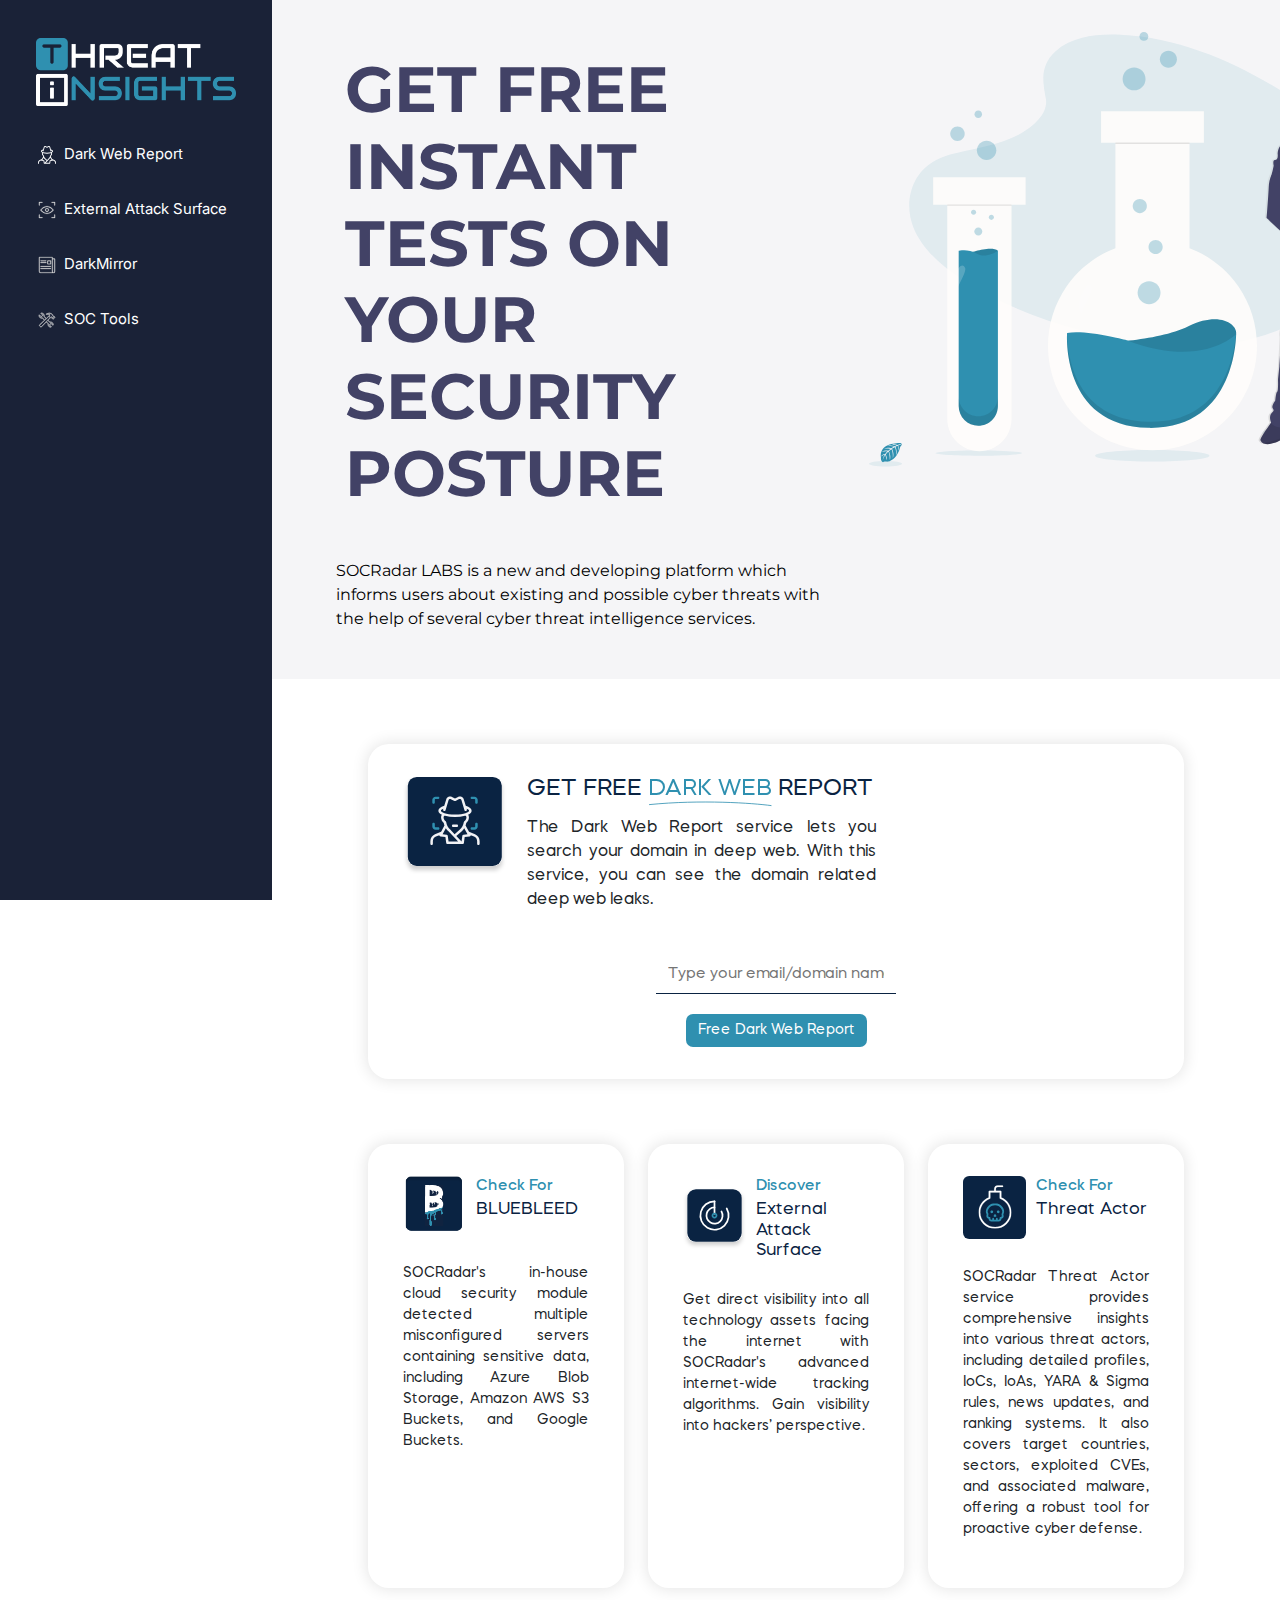
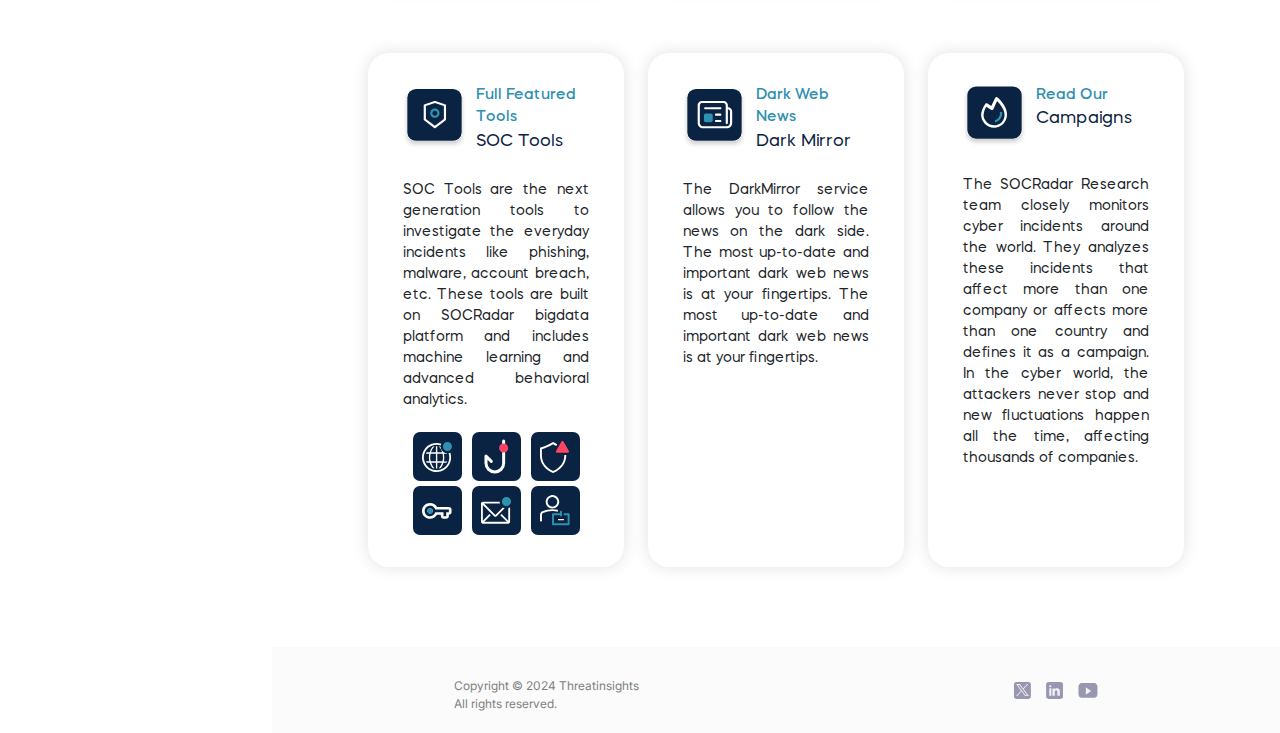
==== commit 3eb91e41: "fixes" ====
--- a/index.html
+++ b/index.html
@@ -11,59 +11,61 @@
   <body>
     <div class="site-wrapper">
       <aside class="sidebar">
-        <nav class="flex-column navbar navbar-expand-md p-0">
-          <a class="navbar-brand p-0" href="index.html">
-            <img src="assets/img/logo.png" alt="" />
-          </a>
-          <button
-            class="border-0 navbar-toggler p-0"
-            type="button"
-            data-bs-toggle="collapse"
-            data-bs-target="#navbarSupportedContent"
-            aria-controls="navbarSupportedContent"
-            aria-expanded="false"
-            aria-label="Toggle navigation"
-          >
-            <img src="assets/img/hamburger.svg" alt="" />
-          </button>
-          <div
-            class="collapse navbar-collapse w-100"
-            id="navbarSupportedContent"
-          >
-            <ul class="navbar-nav w-100 flex-column">
-              <li class="nav-item">
-                <a class="nav-link" href="#"
-                  ><img src="assets/img/dark_web_icon.svg" alt="" /> Dark Web
-                  Report</a
-                >
-              </li>
-              <li class="nav-item">
-                <a class="nav-link" href="#"
-                  ><img
-                    src="assets/img/external_attack_surface_icon.svg"
-                    alt=""
-                  />
-                  External Attack Surface</a
-                >
-              </li>
-              <li class="nav-item">
-                <a class="nav-link" href="#"
-                  ><img src="assets/img/dark_mirror_icon.svg" alt="" />
-                  DarkMirror</a
-                >
-              </li>
-              <li class="nav-item">
-                <a class="nav-link" href="ip-reputation.html"
-                  ><img src="assets/img/soc_tools_icon.svg" alt="" /> SOC
-                  Tools</a
-                >
-              </li>
-            </ul>
-          </div>
-        </nav>
+        <div class="sidebar-outer">
+          <nav class="flex-column navbar navbar-expand-md p-0">
+            <a class="navbar-brand p-0" href="index.html">
+              <img src="assets/img/logo.png" alt="" />
+            </a>
+            <button
+              class="border-0 navbar-toggler p-0"
+              type="button"
+              data-bs-toggle="collapse"
+              data-bs-target="#navbarSupportedContent"
+              aria-controls="navbarSupportedContent"
+              aria-expanded="false"
+              aria-label="Toggle navigation"
+            >
+              <img src="assets/img/hamburger.svg" alt="" />
+            </button>
+            <div
+              class="collapse navbar-collapse w-100"
+              id="navbarSupportedContent"
+            >
+              <ul class="navbar-nav w-100 flex-column">
+                <li class="nav-item">
+                  <a class="nav-link" href="dark-web-report.html"
+                    ><img src="assets/img/dark_web_icon.svg" alt="" /> Dark Web
+                    Report</a
+                  >
+                </li>
+                <li class="nav-item">
+                  <a class="nav-link" href="external-attack-surface.html"
+                    ><img
+                      src="assets/img/external_attack_surface_icon.svg"
+                      alt=""
+                    />
+                    External Attack Surface</a
+                  >
+                </li>
+                <li class="nav-item">
+                  <a class="nav-link" href="darkmirror.html"
+                    ><img src="assets/img/dark_mirror_icon.svg" alt="" />
+                    DarkMirror</a
+                  >
+                </li>
+                <li class="nav-item">
+                  <a class="nav-link" href="ip-reputation.html"
+                    ><img src="assets/img/soc_tools_icon.svg" alt="" /> SOC
+                    Tools</a
+                  >
+                </li>
+              </ul>
+            </div>
+          </nav>
+        </div>
       </aside>
       <main class="main-content">
-        <div class="jumbotron row m-0">
+        <div class="jumbotron row m-0 overflow-x-hidden">
           <div class="col-lg-7 col-lg-push-7">
             <h1>GET FREE INSTANT TESTS ON YOUR SECURITY POSTURE</h1>
             <p>
--- a/style.css
+++ b/style.css
@@ -8,12 +8,14 @@
 .site-wrapper {
   display: flex;
   min-height: 100vh;
-  overflow-x: hidden;
 }
-.site-wrapper .sidebar {
+.site-wrapper .sidebar .sidebar-outer {
+  top: 0;
   width: 272px;
   padding: 17px;
   flex-shrink: 0;
+  position: sticky;
+  min-height: 100vh;
   background: #1a2237;
 }
 .site-wrapper .sidebar .navbar .navbar-brand {
@@ -85,4 +87,7 @@
     width: 50px;
     height: 50px;
   }
+  .main-content {
+    margin-top: 10px;
+  }
 }
